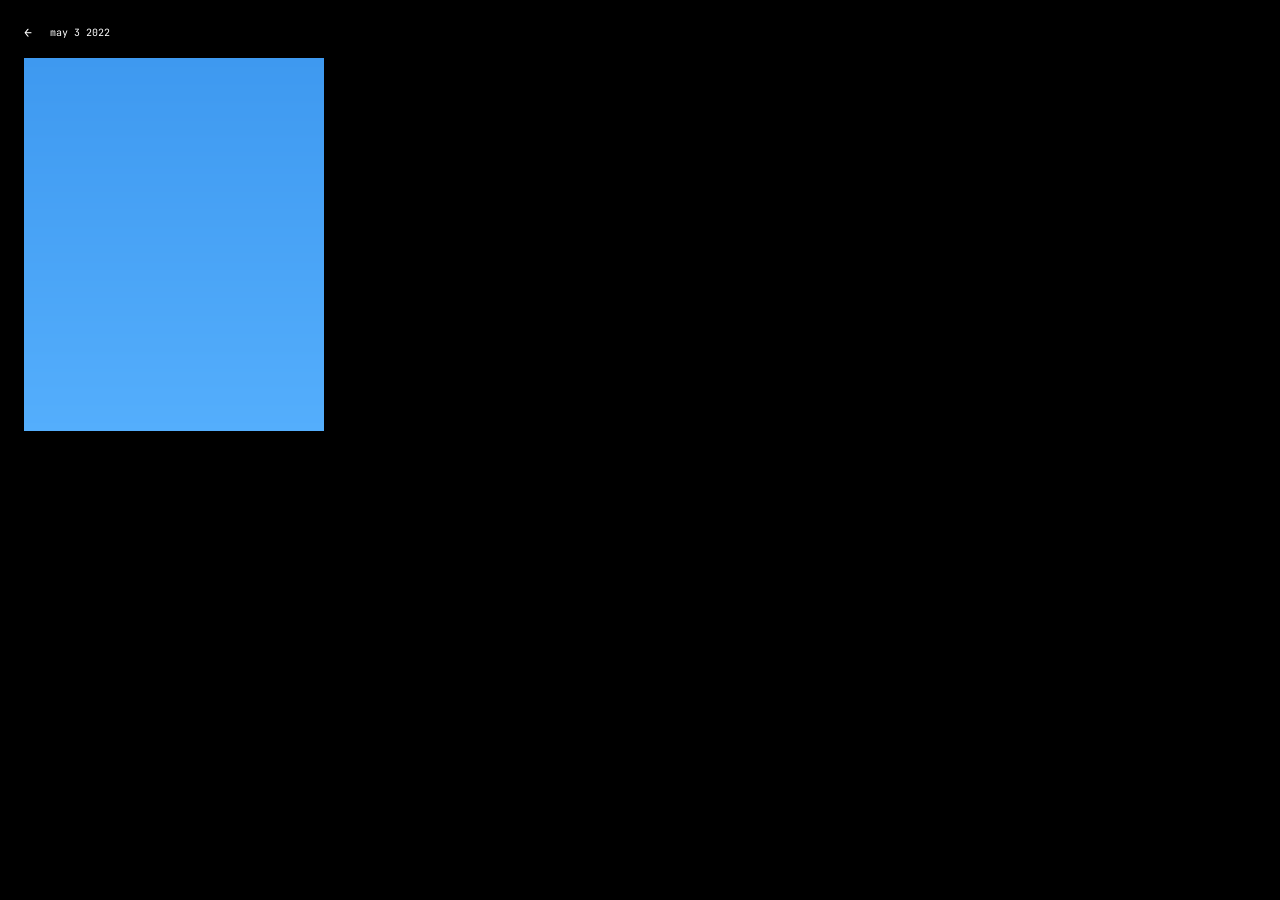
==== master.html @ e724c2d7 "Initial commit: personal site with desktop-style draggable folders" ====
<!DOCTYPE html>
<html lang="en" class="page">
<head>
  <meta charset="UTF-8">
  <meta name="viewport" content="width=device-width, initial-scale=1">
  <title>master</title>
  <meta name="theme-color" content="#ffffff">
  <meta name="msapplication-TileColor" content="#da532c">
  <link rel="stylesheet" href="style.css">
  <!-- originale: styled-jsx inline in <head>, stessa regola della pagina nuthoughts -->
  <style>body{background:black;color:white}</style>
</head>
<body>

  <!-- header: p-6 pb-4 flex items-center -->
  <div class="nt-header">
    <a class="nt-back" href="home.html">&#8592;</a>
    <span class="nt-date">may 3 2022</span>
  </div>

  <!-- contenuto: prose mx-6 pb-6 max-w-[900px] — solo un'immagine width=300 -->
  <div class="prose nt-content nt-content--master">
    <p><img width="300" src="assets/master-600x747.png" alt=""></p>
  </div>

</body>
</html>
---- style.css ----
/* Valori estratti da /_next/static/css/d291c0c2a5f69739.css di oklama.com
   (vedi EXTRACTED_PARAMS.md). Nessuna transition in tutto il foglio originale:
   ogni cambio di stato è istantaneo. */

@font-face {
  font-family: JetBrains Mono;
  src: url(assets/JetBrainsMono-Regular.woff2) format("woff2");
  font-weight: 400;
  font-style: normal;
}

/* preflight (estratto): box-border, margini a zero, a/button ereditano */
*, ::before, ::after { box-sizing: border-box; border-width: 0; border-style: solid; border-color: #e5e7eb; }

html {
  height: 100%;                                /* h-full */
  line-height: 1.5;
  -webkit-text-size-adjust: 100%;
  tab-size: 4;
  font-family: JetBrains Mono, monospace;      /* font-mono (custom) */
}

body {
  margin: 0;
  line-height: inherit;
  min-height: 100%;                            /* min-h-full */
  display: flex;                               /* flex flex-col */
  flex-direction: column;
  font-size: .8125rem;                         /* text-sm custom */
  line-height: 1.1rem;
}

a { color: inherit; text-decoration: inherit; }
button {
  font-family: inherit; font-size: 100%; font-weight: inherit; line-height: inherit;
  color: inherit; margin: 0; padding: 0;
  -webkit-appearance: button; background-color: transparent; background-image: none;
  cursor: pointer;
}
img { max-width: 100%; height: auto; display: block; vertical-align: middle; }

/* ===== layer folders =====
   originale: absolute inset-0 overflow-hidden select-none z-10 */
.folders-layer {
  position: absolute;
  inset: 0;
  overflow: hidden;
  -webkit-user-select: none;
  user-select: none;
  z-index: 10;
}

/* originale: absolute top-0 left-0 bottom-[90px] right-[90px] */
.folders-area {
  position: absolute;
  top: 0;
  left: 0;
  bottom: 90px;
  right: 90px;
}

/* originale: absolute text-sm flex flex-col items-center justify-center
   pointer-events-none w-[90px] */
.folder-item {
  position: absolute;
  font-size: .8125rem;
  line-height: 1.1rem;
  display: flex;
  flex-direction: column;
  align-items: center;
  justify-content: center;
  pointer-events: none;
  width: 90px;
}

/* item 3: + h-[90px] cursor-pointer */
.folder-item--image {
  height: 90px;
  cursor: pointer;
}

/* originale: rendering-pixelated pointer-events-auto */
.pixelated {
  -ms-interpolation-mode: nearest-neighbor;
  image-rendering: -moz-crisp-edges;
  image-rendering: pixelated;
  pointer-events: auto;
}

/* originale: pointer-events-auto text-center bg-white */
.folder-label {
  pointer-events: auto;
  text-align: center;
  background-color: #fff;
}

/* ===== nav top =====
   originale: fixed top-7 left-7 right-7 z-30 text-black/50 font-mono
   flex justify-between pointer-events-none [&>*]:pointer-events-auto */
.topnav {
  position: fixed;
  top: 1.75rem;
  left: 1.75rem;
  right: 1.75rem;
  z-index: 30;
  color: rgba(0, 0, 0, .5);
  font-family: JetBrains Mono, monospace;
  display: flex;
  justify-content: space-between;
  pointer-events: none;
}
.topnav > * { pointer-events: auto; }

/* originale: hover:text-[#cd3f25] block p-1 — nessuna transition */
.topnav-link {
  display: block;
  padding: .25rem;
}
.topnav-link:hover { color: rgb(205 63 37); }

.store-wrapper { position: relative; }

/* originale dropdown: absolute top-full border-2 -left-1 -mx-[2px] border-black
   bg-white grid py-1 shadow-[4px_4px_0_rgba(0,0,0,0.25)] ; aperto vince .grid */
.store-dropdown {
  position: absolute;
  top: 100%;
  left: -.25rem;
  margin-left: -2px;
  margin-right: -2px;
  border-width: 2px;
  border-color: #000;
  background-color: #fff;
  display: grid;
  padding-top: .25rem;
  padding-bottom: .25rem;
  box-shadow: 4px 4px 0 rgba(0, 0, 0, .25);
}

/* originale: hover:text-[#cd3f25] whitespace-nowrap py-1 px-2 block */
.store-dropdown-link {
  white-space: nowrap;
  padding: .25rem .5rem;
  display: block;
}
.store-dropdown-link:hover { color: rgb(205 63 37); }

.hidden { display: none; }

/* ===== social bottom =====
   originale: fixed bottom-8 left-0 right-0 h-0 flex justify-center items-center z-30 */
.socialbar {
  position: fixed;
  bottom: 2rem;
  left: 0;
  right: 0;
  height: 0;
  display: flex;
  justify-content: center;
  align-items: center;
  z-index: 30;
}

/* originale: absolute bottom-0 text-black/50 font-mono */
.socialbar-inner {
  position: absolute;
  bottom: 0;
  color: rgba(0, 0, 0, .5);
  font-family: JetBrains Mono, monospace;
}
.social-link:hover { color: rgb(205 63 37); }

/* ===== modal =====
   originale: fixed inset-0 bg-black/50 z-40 + panel centrato,
   max = calc(min(100vh,100vw,800px) - 32px), nessuna animazione */
.modal-overlay {
  position: fixed;
  inset: 0;
  background-color: rgba(0, 0, 0, .5);
  z-index: 40;
}
.modal-center {
  position: fixed;
  inset: 0;
  display: flex;
  align-items: center;
  justify-content: center;
  z-index: 40;
}
.modal-panel {
  margin-left: auto;
  margin-right: auto;
  background-color: #fff;
  max-height: calc(min(100vh, 100vw, 800px) - 32px);
  max-width: calc(min(100vh, 100vw, 800px) - 32px);
}
.modal-image {
  display: block;
  width: calc(min(100vh, 100vw, 800px) - 32px);
  height: auto;
  max-width: 100%;
  max-height: 100%;
}

/* ===== pagina /nuthoughts =====
   valori estratti da d291c0c2a5f69739.css (build custom del sito):
   - .prose: color:inherit; max-width:65ch; font-size:inherit; line-height:1.1rem
     (NON i default del plugin typography)
   - .prose p: margin 1.3em; primo figlio mt:0, ultimo figlio mb:0
   - .text-xs custom: .625rem/1rem
   Il body nero/bianco è inline nell'HTML come nell'originale (styled-jsx). */

/* originale: p-6 pb-4 flex items-center */
.nt-header {
  padding: 1.5rem;
  padding-bottom: 1rem;
  display: flex;
  align-items: center;
}

/* originale: pr-1.5 */
.nt-back { padding-right: .375rem; }

/* originale: ml-3 text-xs (custom) */
.nt-date {
  margin-left: .75rem;
  font-size: .625rem;
  line-height: 1rem;
}

/* originale: prose (custom) — max-width:65ch poi override utility 440px */
.prose {
  color: inherit;
  max-width: 65ch;
  font-size: inherit;
  line-height: 1.1rem;
}
.prose p { margin-top: 1.3em; margin-bottom: 1.3em; }
.prose > :first-child { margin-top: 0; }
.prose > :last-child { margin-bottom: 0; }

/* originale: mx-6 pb-6 max-w-[440px] */
.nt-content {
  margin-left: 1.5rem;
  margin-right: 1.5rem;
  padding-bottom: 1.5rem;
  max-width: 440px;
}

/* pagina master — originale: max-w-[900px] */
.nt-content--master { max-width: 900px; }

/* originale: flex justify-center my-5 (vince sul margin-bottom:0 di :last-child,
   la utility viene dopo nel CSS originale) */
.prose > .nt-figure {
  display: flex;
  justify-content: center;
  margin-top: 1.25rem;
  margin-bottom: 1.25rem;
}

/* next/image layout=intrinsic 210x140: max 210px, si restringe col contenitore */
.nt-photo {
  display: block;
  width: 210px;
  max-width: 100%;
  height: auto;
}
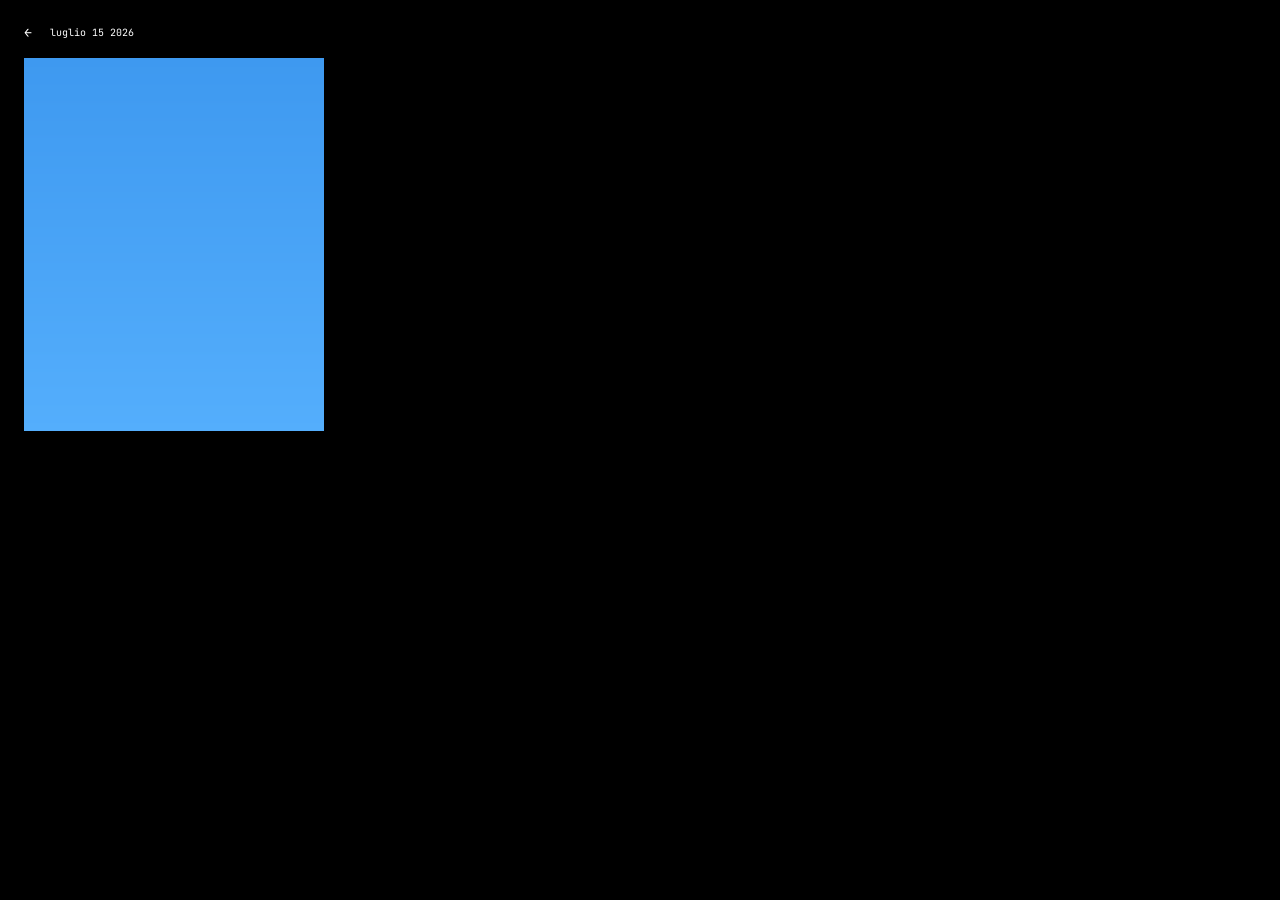
==== commit 9a6b19b5: "Update page dates" ====
--- a/master.html
+++ b/master.html
@@ -14,8 +14,8 @@
 
   <!-- header: p-6 pb-4 flex items-center -->
   <div class="nt-header">
-    <a class="nt-back" href="home.html">&#8592;</a>
-    <span class="nt-date">may 3 2022</span>
+    <a class="nt-back" href="index.html">&#8592;</a>
+    <span class="nt-date">luglio 15 2026</span>
   </div>
 
   <!-- contenuto: prose mx-6 pb-6 max-w-[900px] — solo un'immagine width=300 -->
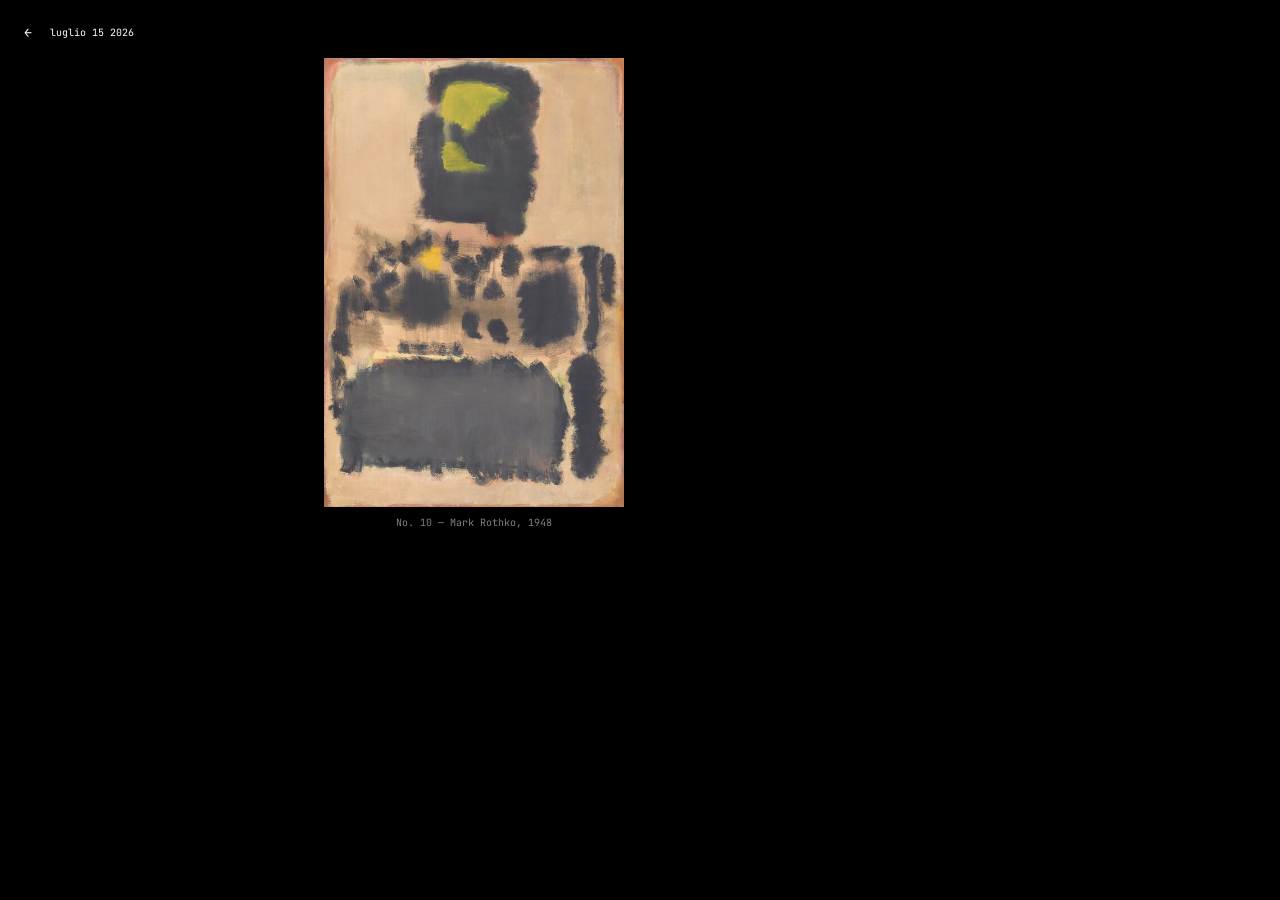
==== commit 79bc318c: "Replace the master page image and give it a caption Swaps the placeholder for the Rothko reproductio" ====
--- a/master.html
+++ b/master.html
@@ -18,9 +18,16 @@
     <span class="nt-date">luglio 15 2026</span>
   </div>
 
-  <!-- contenuto: prose mx-6 pb-6 max-w-[900px] — solo un'immagine width=300 -->
+  <!-- contenuto: prose mx-6 pb-6 max-w-[900px] — immagine con didascalia -->
   <div class="prose nt-content nt-content--master">
-    <p><img width="300" src="assets/master-600x747.png" alt=""></p>
+    <figure class="nt-figure nt-figure--captioned">
+      <!-- width/height = dimensioni intrinseche (534x800): il browser riserva lo spazio
+           con l'aspect ratio esatto, la larghezza a video la decide .nt-photo--master -->
+      <img class="nt-photo nt-photo--master" width="534" height="800"
+           src="assets/rothko-no10-1948.jpg"
+           alt="No. 10, dipinto di Mark Rothko del 1948: campi scuri e gialli su fondo rosa pallido">
+      <figcaption class="nt-caption">No. 10 &mdash; Mark Rothko, 1948</figcaption>
+    </figure>
   </div>
 
 </body>
--- a/style.css
+++ b/style.css
@@ -266,3 +266,22 @@
   max-width: 100%;
   height: auto;
 }
+
+/* pagina master: immagine più grande dell'originale a 210px */
+.nt-photo--master { width: 300px; }
+
+/* figure con didascalia: colonna centrata, l'immagine detta la larghezza */
+.prose > .nt-figure--captioned {
+  flex-direction: column;
+  align-items: center;
+  margin: 0;
+}
+
+/* stessa scala tipografica di .nt-date, smorzata come i link secondari */
+.nt-caption {
+  margin-top: .5rem;
+  font-size: .625rem;
+  line-height: 1rem;
+  text-align: center;
+  color: rgba(255, 255, 255, .5);
+}
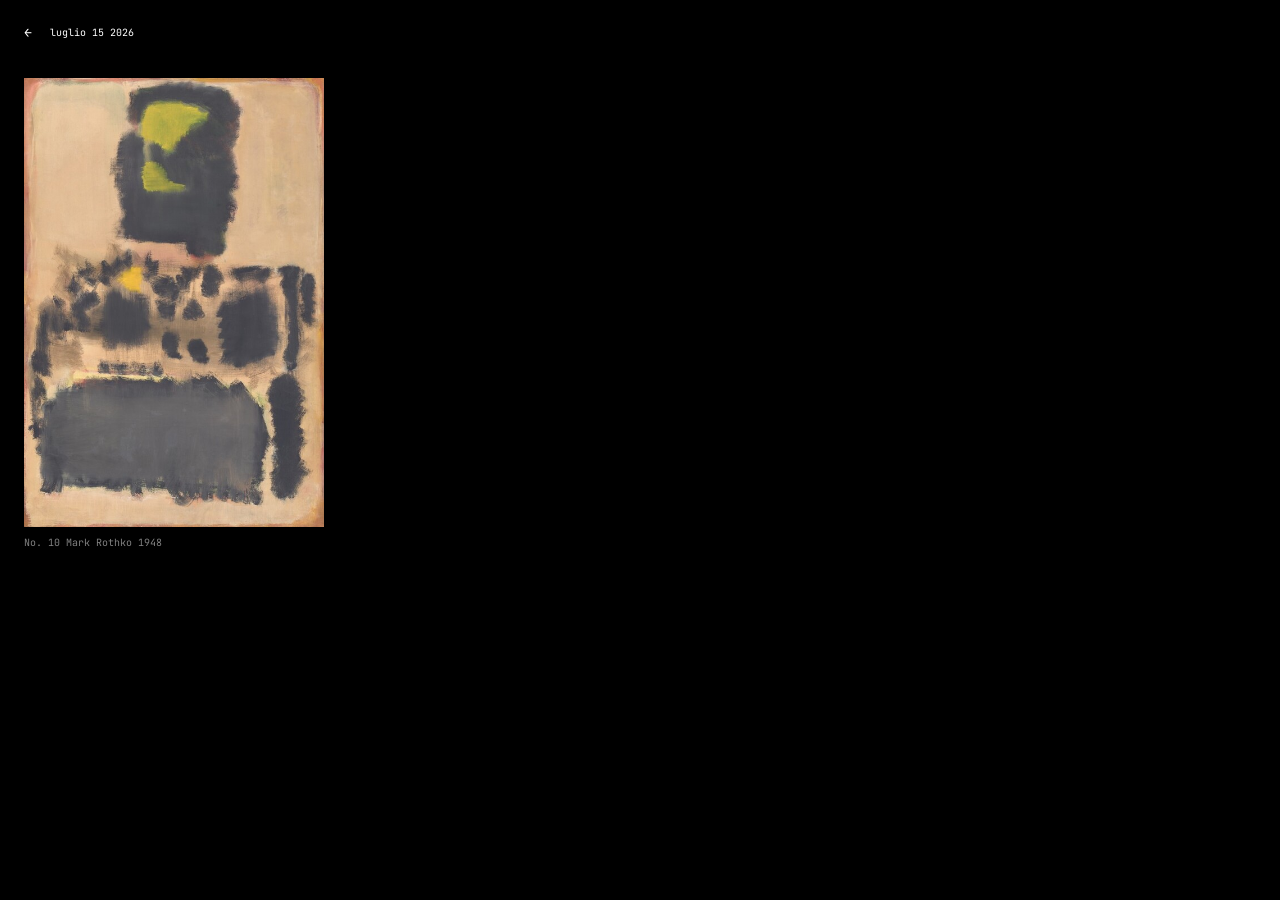
==== commit 0ebf43f4: "Left-align the master image and simplify its caption The image was centred; the layout it is modelle" ====
--- a/master.html
+++ b/master.html
@@ -20,13 +20,13 @@
 
   <!-- contenuto: prose mx-6 pb-6 max-w-[900px] — immagine con didascalia -->
   <div class="prose nt-content nt-content--master">
-    <figure class="nt-figure nt-figure--captioned">
+    <figure class="nt-plate">
       <!-- width/height = dimensioni intrinseche (534x800): il browser riserva lo spazio
            con l'aspect ratio esatto, la larghezza a video la decide .nt-photo--master -->
       <img class="nt-photo nt-photo--master" width="534" height="800"
            src="assets/rothko-no10-1948.jpg"
            alt="No. 10, dipinto di Mark Rothko del 1948: campi scuri e gialli su fondo rosa pallido">
-      <figcaption class="nt-caption">No. 10 &mdash; Mark Rothko, 1948</figcaption>
+      <figcaption class="nt-caption">No. 10 Mark Rothko 1948</figcaption>
     </figure>
   </div>
 
--- a/style.css
+++ b/style.css
@@ -270,18 +270,15 @@
 /* pagina master: immagine più grande dell'originale a 210px */
 .nt-photo--master { width: 300px; }
 
-/* figure con didascalia: colonna centrata, l'immagine detta la larghezza */
-.prose > .nt-figure--captioned {
-  flex-direction: column;
-  align-items: center;
-  margin: 0;
-}
+/* figure allineata al margine sinistro del contenuto, come nell'originale:
+   nessun centraggio, la didascalia parte dal bordo sinistro dell'immagine.
+   Stesso stacco verticale (my-5) delle altre figure del sito. */
+.prose > .nt-plate { margin: 1.25rem 0; }
 
 /* stessa scala tipografica di .nt-date, smorzata come i link secondari */
 .nt-caption {
   margin-top: .5rem;
   font-size: .625rem;
   line-height: 1rem;
-  text-align: center;
   color: rgba(255, 255, 255, .5);
 }
